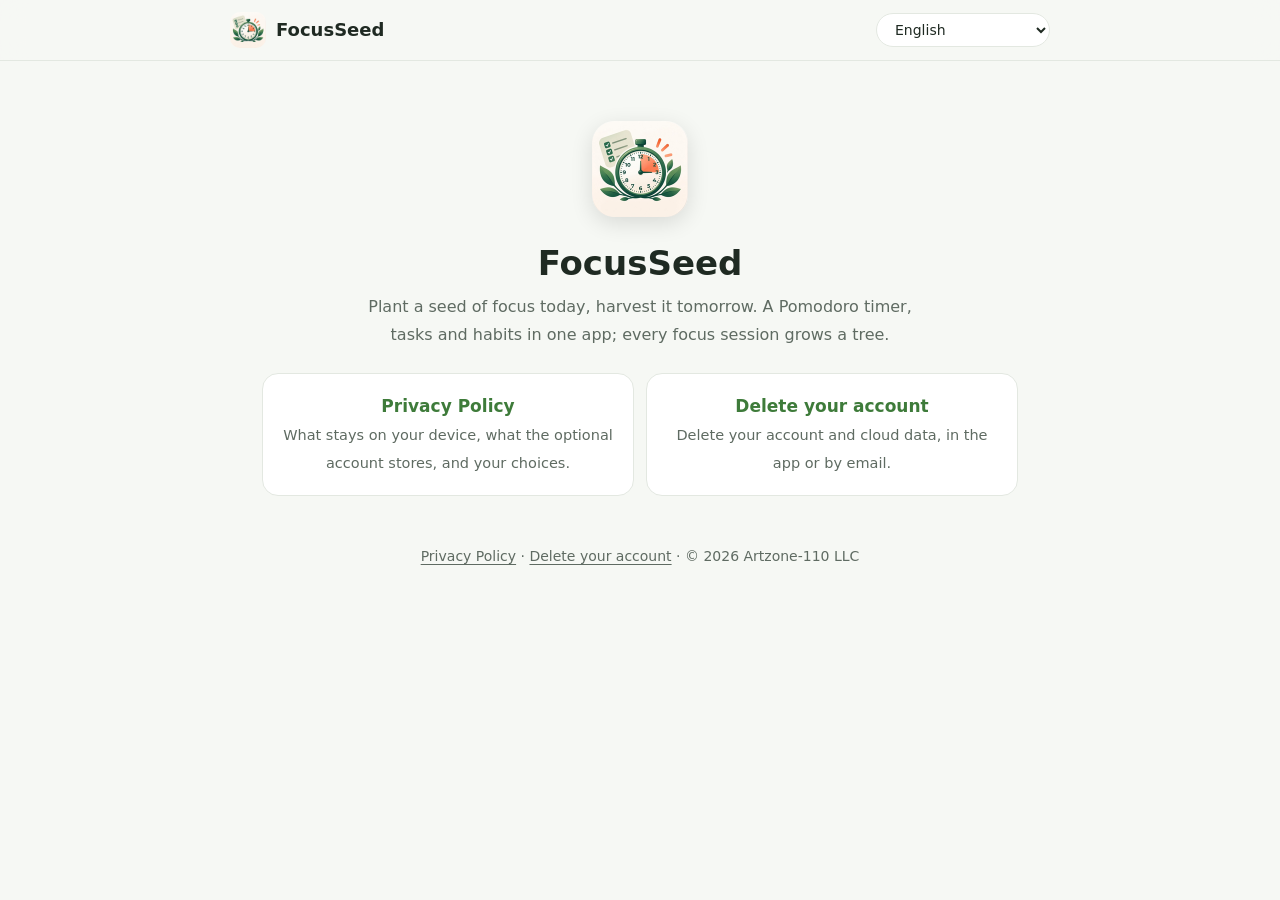
==== index.html @ d9fa5417 "Add files via upload" ====
<!doctype html>
<html lang="en" dir="ltr">
<head>
<meta charset="utf-8">
<meta name="viewport" content="width=device-width, initial-scale=1">
<title data-t-en="FocusSeed" data-t-ar="بذرة" data-t-es="FocusSeed" data-t-fr="FocusSeed" data-t-pt="FocusSeed" data-t-it="FocusSeed" data-t-de="FocusSeed" data-t-ru="FocusSeed" data-t-tr="FocusSeed" data-t-id="FocusSeed" data-t-zh="FocusSeed" data-t-ja="FocusSeed" data-t-ko="FocusSeed" data-t-hi="FocusSeed" data-t-ur="FocusSeed" data-t-fa="FocusSeed">FocusSeed</title>
<meta name="description" content="FocusSeed (بذرة): a Pomodoro focus timer, tasks and habits.">
<link rel="stylesheet" href="site.css">
</head>
<body>
<header class="top">
  <a class="brand" href="index.html"><img src="icon.png" alt="" width="36" height="36"><span data-l="en">FocusSeed</span><span data-l="ar">بذرة</span><span data-l="es">FocusSeed</span><span data-l="fr">FocusSeed</span><span data-l="pt">FocusSeed</span><span data-l="it">FocusSeed</span><span data-l="de">FocusSeed</span><span data-l="ru">FocusSeed</span><span data-l="tr">FocusSeed</span><span data-l="id">FocusSeed</span><span data-l="zh">FocusSeed</span><span data-l="ja">FocusSeed</span><span data-l="ko">FocusSeed</span><span data-l="hi">FocusSeed</span><span data-l="ur">FocusSeed</span><span data-l="fa">FocusSeed</span></a>
  <select class="lang" id="lang" aria-label="Language"><option value="en">English</option><option value="ar">العربية</option><option value="es">Español</option><option value="fr">Français</option><option value="pt">Português</option><option value="it">Italiano</option><option value="de">Deutsch</option><option value="ru">Русский</option><option value="tr">Türkçe</option><option value="id">Bahasa Indonesia</option><option value="zh">简体中文</option><option value="ja">日本語</option><option value="ko">한국어</option><option value="hi">हिन्दी</option><option value="ur">اردو</option><option value="fa">فارسی</option></select>
</header>
<main>
<section class="hero" data-l="en" lang="en" dir="ltr">
    <img src="icon.png" alt="FocusSeed" width="96" height="96">
    <h1>FocusSeed</h1>
    <p>Plant a seed of focus today, harvest it tomorrow. A Pomodoro timer, tasks and habits in one app; every focus session grows a tree.</p>
    <div class="cards">
      <a href="privacy.html"><b>Privacy Policy</b><span>What stays on your device, what the optional account stores, and your choices.</span></a>
      <a href="delete-account.html"><b>Delete your account</b><span>Delete your account and cloud data, in the app or by email.</span></a>
    </div>
  </section>
<section class="hero" data-l="ar" lang="ar" dir="rtl">
    <img src="icon.png" alt="بذرة" width="96" height="96">
    <h1>بذرة</h1>
    <p>ازرع تركيزك اليوم واحصده غدًا. مؤقت بومودورو ومهام وعادات في تطبيق واحد، وكل جلسة تركيز تُنبت شجرة.</p>
    <div class="cards">
      <a href="privacy.html"><b>سياسة الخصوصية</b><span>ما يبقى على جهازك، وما يحفظه الحساب الاختياري، والخيارات المتاحة لك.</span></a>
      <a href="delete-account.html"><b>حذف الحساب</b><span>احذف حسابك وبياناتك السحابية من التطبيق أو عبر البريد.</span></a>
    </div>
  </section>
<section class="hero" data-l="es" lang="es" dir="ltr">
    <img src="icon.png" alt="FocusSeed" width="96" height="96">
    <h1>FocusSeed</h1>
    <p>Siembra hoy tu enfoque y cosecha mañana. Un temporizador Pomodoro, tareas y hábitos en una sola app; cada sesión de enfoque hace crecer un árbol.</p>
    <div class="cards">
      <a href="privacy.html"><b>Política de privacidad</b><span>Qué se queda en tu dispositivo, qué guarda la cuenta opcional y qué opciones tienes.</span></a>
      <a href="delete-account.html"><b>Eliminar la cuenta</b><span>Elimina tu cuenta y tus datos en la nube, desde la app o por correo.</span></a>
    </div>
  </section>
<section class="hero" data-l="fr" lang="fr" dir="ltr">
    <img src="icon.png" alt="FocusSeed" width="96" height="96">
    <h1>FocusSeed</h1>
    <p>Semez votre concentration aujourd’hui, récoltez demain. Un minuteur Pomodoro, des tâches et des habitudes dans une seule app ; chaque séance de concentration fait pousser un arbre.</p>
    <div class="cards">
      <a href="privacy.html"><b>Politique de confidentialité</b><span>Ce qui reste sur votre appareil, ce que conserve le compte facultatif et les choix dont vous disposez.</span></a>
      <a href="delete-account.html"><b>Supprimer le compte</b><span>Supprimez votre compte et vos données en ligne, depuis l’app ou par e-mail.</span></a>
    </div>
  </section>
<section class="hero" data-l="pt" lang="pt" dir="ltr">
    <img src="icon.png" alt="FocusSeed" width="96" height="96">
    <h1>FocusSeed</h1>
    <p>Plante hoje uma semente de foco e colha amanhã. Um timer Pomodoro, tarefas e hábitos em um só app; cada sessão de foco faz crescer uma árvore.</p>
    <div class="cards">
      <a href="privacy.html"><b>Política de Privacidade</b><span>O que fica no seu aparelho, o que a conta opcional guarda e quais são as suas escolhas.</span></a>
      <a href="delete-account.html"><b>Excluir a conta</b><span>Exclua sua conta e seus dados na nuvem, pelo app ou por e-mail.</span></a>
    </div>
  </section>
<section class="hero" data-l="it" lang="it" dir="ltr">
    <img src="icon.png" alt="FocusSeed" width="96" height="96">
    <h1>FocusSeed</h1>
    <p>Semina oggi la concentrazione, raccogli domani. Un timer Pomodoro, attività e abitudini in un’unica app; ogni sessione di concentrazione fa crescere un albero.</p>
    <div class="cards">
      <a href="privacy.html"><b>Informativa sulla privacy</b><span>Cosa resta sul tuo dispositivo, cosa conserva l’account facoltativo e quali scelte hai.</span></a>
      <a href="delete-account.html"><b>Elimina l’account</b><span>Elimina il tuo account e i dati nel cloud, dall’app o via e-mail.</span></a>
    </div>
  </section>
<section class="hero" data-l="de" lang="de" dir="ltr">
    <img src="icon.png" alt="FocusSeed" width="96" height="96">
    <h1>FocusSeed</h1>
    <p>Säe heute Fokus, ernte morgen. Ein Pomodoro-Timer, Aufgaben und Gewohnheiten in einer App; jede Fokussitzung lässt einen Baum wachsen.</p>
    <div class="cards">
      <a href="privacy.html"><b>Datenschutzerklärung</b><span>Was auf deinem Gerät bleibt, was das optionale Konto speichert und welche Wahl du hast.</span></a>
      <a href="delete-account.html"><b>Konto löschen</b><span>Lösche dein Konto und deine Cloud-Daten, in der App oder per E-Mail.</span></a>
    </div>
  </section>
<section class="hero" data-l="ru" lang="ru" dir="ltr">
    <img src="icon.png" alt="FocusSeed" width="96" height="96">
    <h1>FocusSeed</h1>
    <p>Посейте фокус сегодня, пожинайте завтра. Таймер Помодоро, задачи и привычки в одном приложении; каждая сессия фокуса выращивает дерево.</p>
    <div class="cards">
      <a href="privacy.html"><b>Политика конфиденциальности</b><span>Что остаётся на вашем устройстве, что хранит необязательный аккаунт и какой у вас выбор.</span></a>
      <a href="delete-account.html"><b>Удалить аккаунт</b><span>Удалите аккаунт и данные в облаке — в приложении или по электронной почте.</span></a>
    </div>
  </section>
<section class="hero" data-l="tr" lang="tr" dir="ltr">
    <img src="icon.png" alt="FocusSeed" width="96" height="96">
    <h1>FocusSeed</h1>
    <p>Bugün odağının tohumunu ek, yarın hasat et. Pomodoro zamanlayıcı, görevler ve alışkanlıklar tek uygulamada; her odak oturumu bir ağaç büyütür.</p>
    <div class="cards">
      <a href="privacy.html"><b>Gizlilik Politikası</b><span>Cihazında ne kalır, isteğe bağlı hesap neyi saklar ve seçeneklerin neler.</span></a>
      <a href="delete-account.html"><b>Hesabı sil</b><span>Hesabını ve buluttaki verilerini uygulamadan ya da e-postayla sil.</span></a>
    </div>
  </section>
<section class="hero" data-l="id" lang="id" dir="ltr">
    <img src="icon.png" alt="FocusSeed" width="96" height="96">
    <h1>FocusSeed</h1>
    <p>Tanam benih fokus hari ini, panen besok. Timer Pomodoro, tugas, dan kebiasaan dalam satu aplikasi; setiap sesi fokus menumbuhkan sebatang pohon.</p>
    <div class="cards">
      <a href="privacy.html"><b>Kebijakan Privasi</b><span>Apa yang tetap di perangkatmu, apa yang disimpan akun opsional, dan pilihan yang kamu miliki.</span></a>
      <a href="delete-account.html"><b>Hapus akun</b><span>Hapus akun dan data cloud-mu, dari aplikasi atau lewat email.</span></a>
    </div>
  </section>
<section class="hero" data-l="zh" lang="zh" dir="ltr">
    <img src="icon.png" alt="FocusSeed" width="96" height="96">
    <h1>FocusSeed</h1>
    <p>今天播下专注的种子，明天收获成果。番茄钟、任务和习惯集于一个应用；每次专注都会让一棵树长大。</p>
    <div class="cards">
      <a href="privacy.html"><b>隐私政策</b><span>哪些数据留在你的设备上、可选账户会保存什么，以及你有哪些选择。</span></a>
      <a href="delete-account.html"><b>删除账户</b><span>在应用内或通过邮件删除你的账户和云端数据。</span></a>
    </div>
  </section>
<section class="hero" data-l="ja" lang="ja" dir="ltr">
    <img src="icon.png" alt="FocusSeed" width="96" height="96">
    <h1>FocusSeed</h1>
    <p>今日まいた集中の種を、明日収穫しよう。ポモドーロタイマー、タスク、習慣をひとつのアプリで。集中するたびに木が育ちます。</p>
    <div class="cards">
      <a href="privacy.html"><b>プライバシーポリシー</b><span>端末に残るもの、任意のアカウントが保存するもの、そしてあなたが選べること。</span></a>
      <a href="delete-account.html"><b>アカウントの削除</b><span>アプリ内またはメールで、アカウントとクラウドのデータを削除できます。</span></a>
    </div>
  </section>
<section class="hero" data-l="ko" lang="ko" dir="ltr">
    <img src="icon.png" alt="FocusSeed" width="96" height="96">
    <h1>FocusSeed</h1>
    <p>오늘 집중의 씨앗을 심고 내일 거두세요. 뽀모도로 타이머, 할 일, 습관을 한 앱에서. 집중할 때마다 나무가 자라요.</p>
    <div class="cards">
      <a href="privacy.html"><b>개인정보 처리방침</b><span>기기에 남는 정보, 선택형 계정이 저장하는 정보, 그리고 내가 선택할 수 있는 것.</span></a>
      <a href="delete-account.html"><b>계정 삭제</b><span>앱에서 또는 이메일로 계정과 클라우드 데이터를 삭제하세요.</span></a>
    </div>
  </section>
<section class="hero" data-l="hi" lang="hi" dir="ltr">
    <img src="icon.png" alt="FocusSeed" width="96" height="96">
    <h1>FocusSeed</h1>
    <p>आज फ़ोकस का बीज बोएँ, कल फल पाएँ। पोमोडोरो टाइमर, काम और आदतें एक ही ऐप में; हर फ़ोकस सेशन से एक पेड़ बढ़ता है।</p>
    <div class="cards">
      <a href="privacy.html"><b>गोपनीयता नीति</b><span>आपके डिवाइस पर क्या रहता है, वैकल्पिक खाता क्या सहेजता है, और आपके पास क्या विकल्प हैं।</span></a>
      <a href="delete-account.html"><b>खाता हटाएँ</b><span>ऐप से या ईमेल द्वारा अपना खाता और क्लाउड डेटा हटाएँ।</span></a>
    </div>
  </section>
<section class="hero" data-l="ur" lang="ur" dir="rtl">
    <img src="icon.png" alt="FocusSeed" width="96" height="96">
    <h1>FocusSeed</h1>
    <p>آج فوکس کا بیج بوئیں، کل پھل پائیں۔ پومودورو ٹائمر، کام اور عادتیں ایک ہی ایپ میں؛ ہر فوکس سیشن سے ایک درخت بڑھتا ہے۔</p>
    <div class="cards">
      <a href="privacy.html"><b>رازداری کی پالیسی</b><span>آپ کے آلے پر کیا رہتا ہے، اختیاری اکاؤنٹ کیا محفوظ کرتا ہے، اور آپ کے پاس کیا اختیارات ہیں۔</span></a>
      <a href="delete-account.html"><b>اکاؤنٹ حذف کریں</b><span>ایپ سے یا ای میل کے ذریعے اپنا اکاؤنٹ اور کلاؤڈ ڈیٹا حذف کریں۔</span></a>
    </div>
  </section>
<section class="hero" data-l="fa" lang="fa" dir="rtl">
    <img src="icon.png" alt="FocusSeed" width="96" height="96">
    <h1>FocusSeed</h1>
    <p>امروز بذر تمرکز را بکار و فردا برداشت کن. تایمر پومودورو، کارها و عادت‌ها در یک برنامه؛ هر جلسهٔ تمرکز درختی را رشد می‌دهد.</p>
    <div class="cards">
      <a href="privacy.html"><b>سیاست حریم خصوصی</b><span>چه چیزی روی دستگاه شما می‌ماند، حساب اختیاری چه چیزی را نگه می‌دارد، و چه انتخاب‌هایی دارید.</span></a>
      <a href="delete-account.html"><b>حذف حساب</b><span>حساب و داده‌های ابری‌تان را از داخل برنامه یا از طریق ایمیل حذف کنید.</span></a>
    </div>
  </section>
</main>
<footer class="foot"><span data-l="en"><a href="privacy.html">Privacy Policy</a> · <a href="delete-account.html">Delete your account</a> · </span><span data-l="ar"><a href="privacy.html">سياسة الخصوصية</a> · <a href="delete-account.html">حذف الحساب</a> · </span><span data-l="es"><a href="privacy.html">Política de privacidad</a> · <a href="delete-account.html">Eliminar la cuenta</a> · </span><span data-l="fr"><a href="privacy.html">Politique de confidentialité</a> · <a href="delete-account.html">Supprimer le compte</a> · </span><span data-l="pt"><a href="privacy.html">Política de Privacidade</a> · <a href="delete-account.html">Excluir a conta</a> · </span><span data-l="it"><a href="privacy.html">Informativa sulla privacy</a> · <a href="delete-account.html">Elimina l’account</a> · </span><span data-l="de"><a href="privacy.html">Datenschutzerklärung</a> · <a href="delete-account.html">Konto löschen</a> · </span><span data-l="ru"><a href="privacy.html">Политика конфиденциальности</a> · <a href="delete-account.html">Удалить аккаунт</a> · </span><span data-l="tr"><a href="privacy.html">Gizlilik Politikası</a> · <a href="delete-account.html">Hesabı sil</a> · </span><span data-l="id"><a href="privacy.html">Kebijakan Privasi</a> · <a href="delete-account.html">Hapus akun</a> · </span><span data-l="zh"><a href="privacy.html">隐私政策</a> · <a href="delete-account.html">删除账户</a> · </span><span data-l="ja"><a href="privacy.html">プライバシーポリシー</a> · <a href="delete-account.html">アカウントの削除</a> · </span><span data-l="ko"><a href="privacy.html">개인정보 처리방침</a> · <a href="delete-account.html">계정 삭제</a> · </span><span data-l="hi"><a href="privacy.html">गोपनीयता नीति</a> · <a href="delete-account.html">खाता हटाएँ</a> · </span><span data-l="ur"><a href="privacy.html">رازداری کی پالیسی</a> · <a href="delete-account.html">اکاؤنٹ حذف کریں</a> · </span><span data-l="fa"><a href="privacy.html">سیاست حریم خصوصی</a> · <a href="delete-account.html">حذف حساب</a> · </span><span>© 2026 <bdi class="nw">Artzone-110 LLC</bdi></span></footer>
<script src="site.js"></script>
</body>
</html>
---- site.css ----
/* FocusSeed website: privacy policy, account deletion, home. Light and dark, phone and desktop. */
:root{--bg:#f6f8f4;--card:#ffffff;--tx:#1f2a22;--mut:#5f6b62;--line:#e3e8e1;--pri:#3e7b3a;--pri-s:#e8f2e5;--link:#2f6a2b}
@media (prefers-color-scheme:dark){:root:not([data-theme="light"]){--bg:#121813;--card:#1a221c;--tx:#e8eee7;--mut:#a3afa5;--line:#2a352c;--pri:#8fd085;--pri-s:#213021;--link:#9fdc95}}
:root[data-theme="dark"]{--bg:#121813;--card:#1a221c;--tx:#e8eee7;--mut:#a3afa5;--line:#2a352c;--pri:#8fd085;--pri-s:#213021;--link:#9fdc95}
*{box-sizing:border-box}
html{-webkit-text-size-adjust:100%}
body{margin:0;background:var(--bg);color:var(--tx);font:16px/1.75 system-ui,-apple-system,"Segoe UI",Roboto,"Noto Sans","Noto Naskh Arabic",Tahoma,sans-serif}
[dir=rtl] body,article[dir=rtl]{font-family:"Noto Naskh Arabic","Segoe UI",Tahoma,system-ui,sans-serif}
a{color:var(--link);text-underline-offset:3px}
.top{position:sticky;top:0;z-index:2;display:flex;align-items:center;justify-content:space-between;gap:12px;padding:12px max(16px,calc((100% - 820px)/2));background:color-mix(in srgb,var(--bg) 88%,transparent);-webkit-backdrop-filter:blur(12px);backdrop-filter:blur(12px);border-bottom:1px solid var(--line)}
.brand{display:flex;align-items:center;gap:10px;color:var(--tx);text-decoration:none;font-weight:700;font-size:18px}
.brand img{border-radius:10px}
.lang{border:1px solid var(--line);background:var(--card);color:var(--tx);border-radius:999px;padding:7px 14px;font:inherit;font-size:14px;cursor:pointer}
main{max-width:820px;margin:0 auto;padding:24px 16px 40px}
article{background:var(--card);border:1px solid var(--line);border-radius:20px;padding:28px clamp(18px,4vw,40px);box-shadow:0 1px 3px #0000000d}
h1{font-size:clamp(26px,5vw,34px);line-height:1.25;margin:0 0 6px}
h2{font-size:19px;line-height:1.35;margin:28px 0 8px;color:var(--pri)}
.meta{margin:0 0 18px;color:var(--mut);font-size:14px}
.sum{background:var(--pri-s);border-radius:16px;padding:6px 18px 10px;margin:8px 0 6px}
.sum h2{margin-top:12px;color:var(--tx)}
ul,ol{padding-inline-start:22px}
li{margin:6px 0}
.steps{counter-reset:s;list-style:none;padding:0}
.steps li{counter-increment:s;position:relative;padding-inline-start:44px;margin:12px 0}
.steps li::before{content:counter(s);position:absolute;inset-inline-start:0;top:2px;width:30px;height:30px;border-radius:50%;background:var(--pri);color:var(--card);display:grid;place-items:center;font-weight:700;font-size:15px}
.mail{font-weight:600;word-break:break-all}
.links{margin-top:26px;color:var(--mut)}
.foot{max-width:820px;margin:0 auto;padding:0 16px 32px;color:var(--mut);font-size:14px;text-align:center}
.foot a{color:var(--mut)}
/* one language at a time */
[data-l]{display:none!important}
html[data-lang="en"] [data-l="en"],html[data-lang="ar"] [data-l="ar"],html[data-lang="es"] [data-l="es"],html[data-lang="fr"] [data-l="fr"],html[data-lang="pt"] [data-l="pt"],html[data-lang="it"] [data-l="it"],html[data-lang="de"] [data-l="de"],html[data-lang="ru"] [data-l="ru"],html[data-lang="tr"] [data-l="tr"],html[data-lang="id"] [data-l="id"],html[data-lang="zh"] [data-l="zh"],html[data-lang="ja"] [data-l="ja"],html[data-lang="ko"] [data-l="ko"],html[data-lang="hi"] [data-l="hi"],html[data-lang="ur"] [data-l="ur"],html[data-lang="fa"] [data-l="fa"]{display:revert!important}
html:not([data-lang]) [data-l="en"]{display:revert!important}
/* home */
.hero{text-align:center;padding:36px 16px 8px}
.hero img{border-radius:22px;box-shadow:0 6px 22px #0000001f}
.hero h1{margin-top:16px}
.hero p{color:var(--mut);max-width:560px;margin:8px auto 0}
.cards{display:grid;gap:12px;grid-template-columns:repeat(auto-fit,minmax(240px,1fr));margin-top:24px}
.cards a{display:block;background:var(--card);border:1px solid var(--line);border-radius:16px;padding:18px;text-decoration:none;color:var(--tx)}
.cards b{display:block;font-size:17px;color:var(--pri)}
.cards span{color:var(--mut);font-size:14.5px}
.nw{white-space:nowrap}
.tnote{margin:-6px 0 16px;padding:10px 14px;border-radius:12px;border:1px dashed var(--line);color:var(--mut);font-size:13.5px}
select.lang{appearance:auto;max-width:46vw}
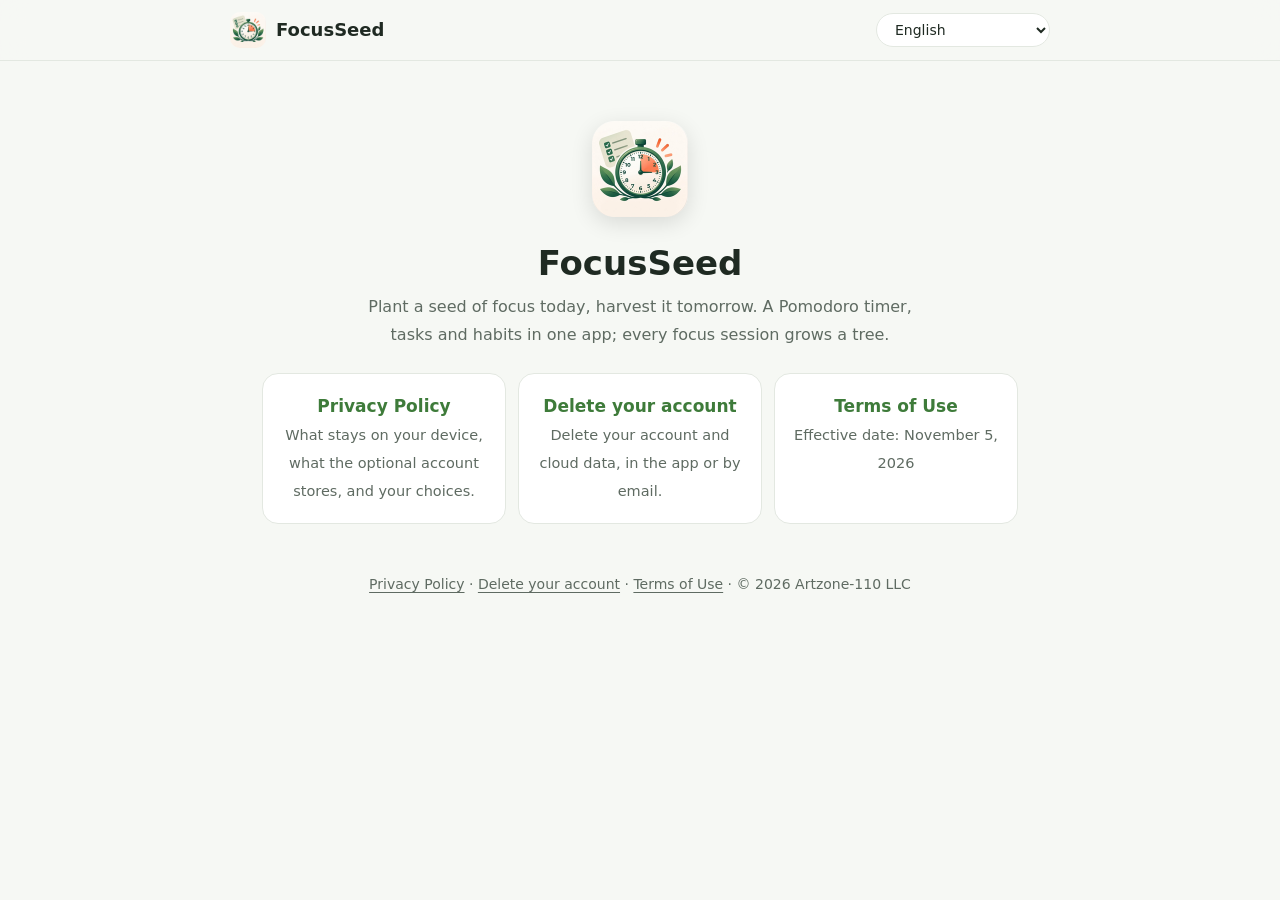
==== commit 6fb4f0e5: "Update delete-account.html, index.html, privacy.html, terms.html" ====
--- a/index.html
+++ b/index.html
@@ -20,6 +20,7 @@
     <div class="cards">
       <a href="privacy.html"><b>Privacy Policy</b><span>What stays on your device, what the optional account stores, and your choices.</span></a>
       <a href="delete-account.html"><b>Delete your account</b><span>Delete your account and cloud data, in the app or by email.</span></a>
+      <a href="terms.html"><b>Terms of Use</b><span>Effective date: November 5, 2026</span></a>
     </div>
   </section>
 <section class="hero" data-l="ar" lang="ar" dir="rtl">
@@ -29,6 +30,7 @@
     <div class="cards">
       <a href="privacy.html"><b>سياسة الخصوصية</b><span>ما يبقى على جهازك، وما يحفظه الحساب الاختياري، والخيارات المتاحة لك.</span></a>
       <a href="delete-account.html"><b>حذف الحساب</b><span>احذف حسابك وبياناتك السحابية من التطبيق أو عبر البريد.</span></a>
+      <a href="terms.html"><b>شروط الاستخدام</b><span>تاريخ السريان: 5 نوفمبر 2026</span></a>
     </div>
   </section>
 <section class="hero" data-l="es" lang="es" dir="ltr">
@@ -38,6 +40,7 @@
     <div class="cards">
       <a href="privacy.html"><b>Política de privacidad</b><span>Qué se queda en tu dispositivo, qué guarda la cuenta opcional y qué opciones tienes.</span></a>
       <a href="delete-account.html"><b>Eliminar la cuenta</b><span>Elimina tu cuenta y tus datos en la nube, desde la app o por correo.</span></a>
+      <a href="terms.html"><b>Terms of Use</b><span>Effective date: November 5, 2026</span></a>
     </div>
   </section>
 <section class="hero" data-l="fr" lang="fr" dir="ltr">
@@ -47,6 +50,7 @@
     <div class="cards">
       <a href="privacy.html"><b>Politique de confidentialité</b><span>Ce qui reste sur votre appareil, ce que conserve le compte facultatif et les choix dont vous disposez.</span></a>
       <a href="delete-account.html"><b>Supprimer le compte</b><span>Supprimez votre compte et vos données en ligne, depuis l’app ou par e-mail.</span></a>
+      <a href="terms.html"><b>Terms of Use</b><span>Effective date: November 5, 2026</span></a>
     </div>
   </section>
 <section class="hero" data-l="pt" lang="pt" dir="ltr">
@@ -56,6 +60,7 @@
     <div class="cards">
       <a href="privacy.html"><b>Política de Privacidade</b><span>O que fica no seu aparelho, o que a conta opcional guarda e quais são as suas escolhas.</span></a>
       <a href="delete-account.html"><b>Excluir a conta</b><span>Exclua sua conta e seus dados na nuvem, pelo app ou por e-mail.</span></a>
+      <a href="terms.html"><b>Terms of Use</b><span>Effective date: November 5, 2026</span></a>
     </div>
   </section>
 <section class="hero" data-l="it" lang="it" dir="ltr">
@@ -65,6 +70,7 @@
     <div class="cards">
       <a href="privacy.html"><b>Informativa sulla privacy</b><span>Cosa resta sul tuo dispositivo, cosa conserva l’account facoltativo e quali scelte hai.</span></a>
       <a href="delete-account.html"><b>Elimina l’account</b><span>Elimina il tuo account e i dati nel cloud, dall’app o via e-mail.</span></a>
+      <a href="terms.html"><b>Terms of Use</b><span>Effective date: November 5, 2026</span></a>
     </div>
   </section>
 <section class="hero" data-l="de" lang="de" dir="ltr">
@@ -74,6 +80,7 @@
     <div class="cards">
       <a href="privacy.html"><b>Datenschutzerklärung</b><span>Was auf deinem Gerät bleibt, was das optionale Konto speichert und welche Wahl du hast.</span></a>
       <a href="delete-account.html"><b>Konto löschen</b><span>Lösche dein Konto und deine Cloud-Daten, in der App oder per E-Mail.</span></a>
+      <a href="terms.html"><b>Terms of Use</b><span>Effective date: November 5, 2026</span></a>
     </div>
   </section>
 <section class="hero" data-l="ru" lang="ru" dir="ltr">
@@ -83,6 +90,7 @@
     <div class="cards">
       <a href="privacy.html"><b>Политика конфиденциальности</b><span>Что остаётся на вашем устройстве, что хранит необязательный аккаунт и какой у вас выбор.</span></a>
       <a href="delete-account.html"><b>Удалить аккаунт</b><span>Удалите аккаунт и данные в облаке — в приложении или по электронной почте.</span></a>
+      <a href="terms.html"><b>Terms of Use</b><span>Effective date: November 5, 2026</span></a>
     </div>
   </section>
 <section class="hero" data-l="tr" lang="tr" dir="ltr">
@@ -92,6 +100,7 @@
     <div class="cards">
       <a href="privacy.html"><b>Gizlilik Politikası</b><span>Cihazında ne kalır, isteğe bağlı hesap neyi saklar ve seçeneklerin neler.</span></a>
       <a href="delete-account.html"><b>Hesabı sil</b><span>Hesabını ve buluttaki verilerini uygulamadan ya da e-postayla sil.</span></a>
+      <a href="terms.html"><b>Terms of Use</b><span>Effective date: November 5, 2026</span></a>
     </div>
   </section>
 <section class="hero" data-l="id" lang="id" dir="ltr">
@@ -101,6 +110,7 @@
     <div class="cards">
       <a href="privacy.html"><b>Kebijakan Privasi</b><span>Apa yang tetap di perangkatmu, apa yang disimpan akun opsional, dan pilihan yang kamu miliki.</span></a>
       <a href="delete-account.html"><b>Hapus akun</b><span>Hapus akun dan data cloud-mu, dari aplikasi atau lewat email.</span></a>
+      <a href="terms.html"><b>Terms of Use</b><span>Effective date: November 5, 2026</span></a>
     </div>
   </section>
 <section class="hero" data-l="zh" lang="zh" dir="ltr">
@@ -110,6 +120,7 @@
     <div class="cards">
       <a href="privacy.html"><b>隐私政策</b><span>哪些数据留在你的设备上、可选账户会保存什么，以及你有哪些选择。</span></a>
       <a href="delete-account.html"><b>删除账户</b><span>在应用内或通过邮件删除你的账户和云端数据。</span></a>
+      <a href="terms.html"><b>Terms of Use</b><span>Effective date: November 5, 2026</span></a>
     </div>
   </section>
 <section class="hero" data-l="ja" lang="ja" dir="ltr">
@@ -119,6 +130,7 @@
     <div class="cards">
       <a href="privacy.html"><b>プライバシーポリシー</b><span>端末に残るもの、任意のアカウントが保存するもの、そしてあなたが選べること。</span></a>
       <a href="delete-account.html"><b>アカウントの削除</b><span>アプリ内またはメールで、アカウントとクラウドのデータを削除できます。</span></a>
+      <a href="terms.html"><b>Terms of Use</b><span>Effective date: November 5, 2026</span></a>
     </div>
   </section>
 <section class="hero" data-l="ko" lang="ko" dir="ltr">
@@ -128,6 +140,7 @@
     <div class="cards">
       <a href="privacy.html"><b>개인정보 처리방침</b><span>기기에 남는 정보, 선택형 계정이 저장하는 정보, 그리고 내가 선택할 수 있는 것.</span></a>
       <a href="delete-account.html"><b>계정 삭제</b><span>앱에서 또는 이메일로 계정과 클라우드 데이터를 삭제하세요.</span></a>
+      <a href="terms.html"><b>Terms of Use</b><span>Effective date: November 5, 2026</span></a>
     </div>
   </section>
 <section class="hero" data-l="hi" lang="hi" dir="ltr">
@@ -137,6 +150,7 @@
     <div class="cards">
       <a href="privacy.html"><b>गोपनीयता नीति</b><span>आपके डिवाइस पर क्या रहता है, वैकल्पिक खाता क्या सहेजता है, और आपके पास क्या विकल्प हैं।</span></a>
       <a href="delete-account.html"><b>खाता हटाएँ</b><span>ऐप से या ईमेल द्वारा अपना खाता और क्लाउड डेटा हटाएँ।</span></a>
+      <a href="terms.html"><b>Terms of Use</b><span>Effective date: November 5, 2026</span></a>
     </div>
   </section>
 <section class="hero" data-l="ur" lang="ur" dir="rtl">
@@ -146,6 +160,7 @@
     <div class="cards">
       <a href="privacy.html"><b>رازداری کی پالیسی</b><span>آپ کے آلے پر کیا رہتا ہے، اختیاری اکاؤنٹ کیا محفوظ کرتا ہے، اور آپ کے پاس کیا اختیارات ہیں۔</span></a>
       <a href="delete-account.html"><b>اکاؤنٹ حذف کریں</b><span>ایپ سے یا ای میل کے ذریعے اپنا اکاؤنٹ اور کلاؤڈ ڈیٹا حذف کریں۔</span></a>
+      <a href="terms.html"><b>Terms of Use</b><span>Effective date: November 5, 2026</span></a>
     </div>
   </section>
 <section class="hero" data-l="fa" lang="fa" dir="rtl">
@@ -155,10 +170,11 @@
     <div class="cards">
       <a href="privacy.html"><b>سیاست حریم خصوصی</b><span>چه چیزی روی دستگاه شما می‌ماند، حساب اختیاری چه چیزی را نگه می‌دارد، و چه انتخاب‌هایی دارید.</span></a>
       <a href="delete-account.html"><b>حذف حساب</b><span>حساب و داده‌های ابری‌تان را از داخل برنامه یا از طریق ایمیل حذف کنید.</span></a>
+      <a href="terms.html"><b>Terms of Use</b><span>Effective date: November 5, 2026</span></a>
     </div>
   </section>
 </main>
-<footer class="foot"><span data-l="en"><a href="privacy.html">Privacy Policy</a> · <a href="delete-account.html">Delete your account</a> · </span><span data-l="ar"><a href="privacy.html">سياسة الخصوصية</a> · <a href="delete-account.html">حذف الحساب</a> · </span><span data-l="es"><a href="privacy.html">Política de privacidad</a> · <a href="delete-account.html">Eliminar la cuenta</a> · </span><span data-l="fr"><a href="privacy.html">Politique de confidentialité</a> · <a href="delete-account.html">Supprimer le compte</a> · </span><span data-l="pt"><a href="privacy.html">Política de Privacidade</a> · <a href="delete-account.html">Excluir a conta</a> · </span><span data-l="it"><a href="privacy.html">Informativa sulla privacy</a> · <a href="delete-account.html">Elimina l’account</a> · </span><span data-l="de"><a href="privacy.html">Datenschutzerklärung</a> · <a href="delete-account.html">Konto löschen</a> · </span><span data-l="ru"><a href="privacy.html">Политика конфиденциальности</a> · <a href="delete-account.html">Удалить аккаунт</a> · </span><span data-l="tr"><a href="privacy.html">Gizlilik Politikası</a> · <a href="delete-account.html">Hesabı sil</a> · </span><span data-l="id"><a href="privacy.html">Kebijakan Privasi</a> · <a href="delete-account.html">Hapus akun</a> · </span><span data-l="zh"><a href="privacy.html">隐私政策</a> · <a href="delete-account.html">删除账户</a> · </span><span data-l="ja"><a href="privacy.html">プライバシーポリシー</a> · <a href="delete-account.html">アカウントの削除</a> · </span><span data-l="ko"><a href="privacy.html">개인정보 처리방침</a> · <a href="delete-account.html">계정 삭제</a> · </span><span data-l="hi"><a href="privacy.html">गोपनीयता नीति</a> · <a href="delete-account.html">खाता हटाएँ</a> · </span><span data-l="ur"><a href="privacy.html">رازداری کی پالیسی</a> · <a href="delete-account.html">اکاؤنٹ حذف کریں</a> · </span><span data-l="fa"><a href="privacy.html">سیاست حریم خصوصی</a> · <a href="delete-account.html">حذف حساب</a> · </span><span>© 2026 <bdi class="nw">Artzone-110 LLC</bdi></span></footer>
+<footer class="foot"><span data-l="en"><a href="privacy.html">Privacy Policy</a> · <a href="delete-account.html">Delete your account</a> · <a href="terms.html">Terms of Use</a> · </span><span data-l="ar"><a href="privacy.html">سياسة الخصوصية</a> · <a href="delete-account.html">حذف الحساب</a> · <a href="terms.html">شروط الاستخدام</a> · </span><span data-l="es"><a href="privacy.html">Política de privacidad</a> · <a href="delete-account.html">Eliminar la cuenta</a> · <a href="terms.html">Terms of Use</a> · </span><span data-l="fr"><a href="privacy.html">Politique de confidentialité</a> · <a href="delete-account.html">Supprimer le compte</a> · <a href="terms.html">Terms of Use</a> · </span><span data-l="pt"><a href="privacy.html">Política de Privacidade</a> · <a href="delete-account.html">Excluir a conta</a> · <a href="terms.html">Terms of Use</a> · </span><span data-l="it"><a href="privacy.html">Informativa sulla privacy</a> · <a href="delete-account.html">Elimina l’account</a> · <a href="terms.html">Terms of Use</a> · </span><span data-l="de"><a href="privacy.html">Datenschutzerklärung</a> · <a href="delete-account.html">Konto löschen</a> · <a href="terms.html">Terms of Use</a> · </span><span data-l="ru"><a href="privacy.html">Политика конфиденциальности</a> · <a href="delete-account.html">Удалить аккаунт</a> · <a href="terms.html">Terms of Use</a> · </span><span data-l="tr"><a href="privacy.html">Gizlilik Politikası</a> · <a href="delete-account.html">Hesabı sil</a> · <a href="terms.html">Terms of Use</a> · </span><span data-l="id"><a href="privacy.html">Kebijakan Privasi</a> · <a href="delete-account.html">Hapus akun</a> · <a href="terms.html">Terms of Use</a> · </span><span data-l="zh"><a href="privacy.html">隐私政策</a> · <a href="delete-account.html">删除账户</a> · <a href="terms.html">Terms of Use</a> · </span><span data-l="ja"><a href="privacy.html">プライバシーポリシー</a> · <a href="delete-account.html">アカウントの削除</a> · <a href="terms.html">Terms of Use</a> · </span><span data-l="ko"><a href="privacy.html">개인정보 처리방침</a> · <a href="delete-account.html">계정 삭제</a> · <a href="terms.html">Terms of Use</a> · </span><span data-l="hi"><a href="privacy.html">गोपनीयता नीति</a> · <a href="delete-account.html">खाता हटाएँ</a> · <a href="terms.html">Terms of Use</a> · </span><span data-l="ur"><a href="privacy.html">رازداری کی پالیسی</a> · <a href="delete-account.html">اکاؤنٹ حذف کریں</a> · <a href="terms.html">Terms of Use</a> · </span><span data-l="fa"><a href="privacy.html">سیاست حریم خصوصی</a> · <a href="delete-account.html">حذف حساب</a> · <a href="terms.html">Terms of Use</a> · </span><span>© 2026 <bdi class="nw">Artzone-110 LLC</bdi></span></footer>
 <script src="site.js"></script>
 </body>
 </html>
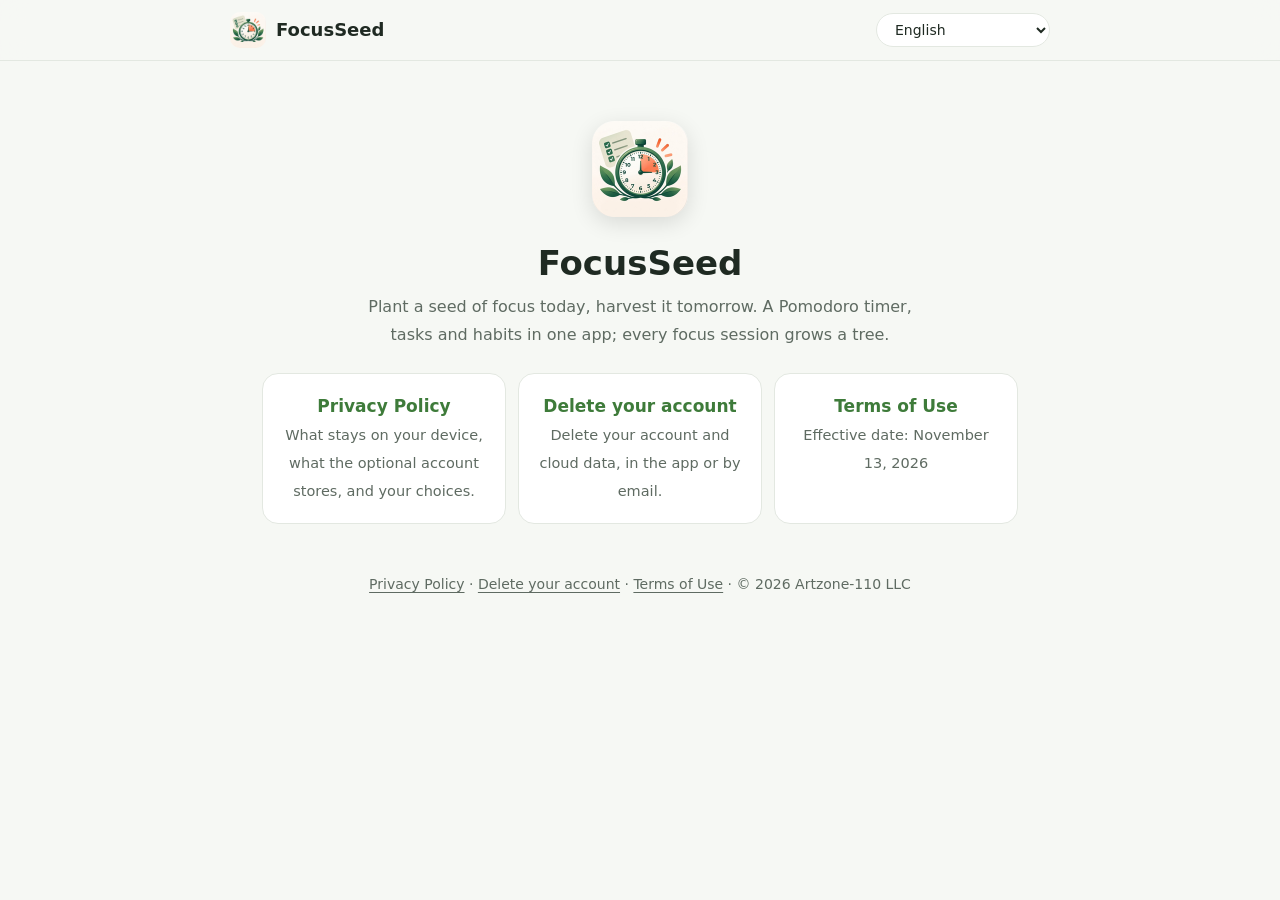
==== commit 21882106: "Update delete-account.html, index.html, privacy.html, terms.html" ====
--- a/index.html
+++ b/index.html
@@ -20,7 +20,7 @@
     <div class="cards">
       <a href="privacy.html"><b>Privacy Policy</b><span>What stays on your device, what the optional account stores, and your choices.</span></a>
       <a href="delete-account.html"><b>Delete your account</b><span>Delete your account and cloud data, in the app or by email.</span></a>
-      <a href="terms.html"><b>Terms of Use</b><span>Effective date: November 5, 2026</span></a>
+      <a href="terms.html"><b>Terms of Use</b><span>Effective date: November 13, 2026</span></a>
     </div>
   </section>
 <section class="hero" data-l="ar" lang="ar" dir="rtl">
@@ -30,7 +30,7 @@
     <div class="cards">
       <a href="privacy.html"><b>سياسة الخصوصية</b><span>ما يبقى على جهازك، وما يحفظه الحساب الاختياري، والخيارات المتاحة لك.</span></a>
       <a href="delete-account.html"><b>حذف الحساب</b><span>احذف حسابك وبياناتك السحابية من التطبيق أو عبر البريد.</span></a>
-      <a href="terms.html"><b>شروط الاستخدام</b><span>تاريخ السريان: 5 نوفمبر 2026</span></a>
+      <a href="terms.html"><b>شروط الاستخدام</b><span>تاريخ السريان: 13 نوفمبر 2026</span></a>
     </div>
   </section>
 <section class="hero" data-l="es" lang="es" dir="ltr">
@@ -40,7 +40,7 @@
     <div class="cards">
       <a href="privacy.html"><b>Política de privacidad</b><span>Qué se queda en tu dispositivo, qué guarda la cuenta opcional y qué opciones tienes.</span></a>
       <a href="delete-account.html"><b>Eliminar la cuenta</b><span>Elimina tu cuenta y tus datos en la nube, desde la app o por correo.</span></a>
-      <a href="terms.html"><b>Terms of Use</b><span>Effective date: November 5, 2026</span></a>
+      <a href="terms.html"><b>Terms of Use</b><span>Effective date: November 13, 2026</span></a>
     </div>
   </section>
 <section class="hero" data-l="fr" lang="fr" dir="ltr">
@@ -50,7 +50,7 @@
     <div class="cards">
       <a href="privacy.html"><b>Politique de confidentialité</b><span>Ce qui reste sur votre appareil, ce que conserve le compte facultatif et les choix dont vous disposez.</span></a>
       <a href="delete-account.html"><b>Supprimer le compte</b><span>Supprimez votre compte et vos données en ligne, depuis l’app ou par e-mail.</span></a>
-      <a href="terms.html"><b>Terms of Use</b><span>Effective date: November 5, 2026</span></a>
+      <a href="terms.html"><b>Terms of Use</b><span>Effective date: November 13, 2026</span></a>
     </div>
   </section>
 <section class="hero" data-l="pt" lang="pt" dir="ltr">
@@ -60,7 +60,7 @@
     <div class="cards">
       <a href="privacy.html"><b>Política de Privacidade</b><span>O que fica no seu aparelho, o que a conta opcional guarda e quais são as suas escolhas.</span></a>
       <a href="delete-account.html"><b>Excluir a conta</b><span>Exclua sua conta e seus dados na nuvem, pelo app ou por e-mail.</span></a>
-      <a href="terms.html"><b>Terms of Use</b><span>Effective date: November 5, 2026</span></a>
+      <a href="terms.html"><b>Terms of Use</b><span>Effective date: November 13, 2026</span></a>
     </div>
   </section>
 <section class="hero" data-l="it" lang="it" dir="ltr">
@@ -70,7 +70,7 @@
     <div class="cards">
       <a href="privacy.html"><b>Informativa sulla privacy</b><span>Cosa resta sul tuo dispositivo, cosa conserva l’account facoltativo e quali scelte hai.</span></a>
       <a href="delete-account.html"><b>Elimina l’account</b><span>Elimina il tuo account e i dati nel cloud, dall’app o via e-mail.</span></a>
-      <a href="terms.html"><b>Terms of Use</b><span>Effective date: November 5, 2026</span></a>
+      <a href="terms.html"><b>Terms of Use</b><span>Effective date: November 13, 2026</span></a>
     </div>
   </section>
 <section class="hero" data-l="de" lang="de" dir="ltr">
@@ -80,7 +80,7 @@
     <div class="cards">
       <a href="privacy.html"><b>Datenschutzerklärung</b><span>Was auf deinem Gerät bleibt, was das optionale Konto speichert und welche Wahl du hast.</span></a>
       <a href="delete-account.html"><b>Konto löschen</b><span>Lösche dein Konto und deine Cloud-Daten, in der App oder per E-Mail.</span></a>
-      <a href="terms.html"><b>Terms of Use</b><span>Effective date: November 5, 2026</span></a>
+      <a href="terms.html"><b>Terms of Use</b><span>Effective date: November 13, 2026</span></a>
     </div>
   </section>
 <section class="hero" data-l="ru" lang="ru" dir="ltr">
@@ -90,7 +90,7 @@
     <div class="cards">
       <a href="privacy.html"><b>Политика конфиденциальности</b><span>Что остаётся на вашем устройстве, что хранит необязательный аккаунт и какой у вас выбор.</span></a>
       <a href="delete-account.html"><b>Удалить аккаунт</b><span>Удалите аккаунт и данные в облаке — в приложении или по электронной почте.</span></a>
-      <a href="terms.html"><b>Terms of Use</b><span>Effective date: November 5, 2026</span></a>
+      <a href="terms.html"><b>Terms of Use</b><span>Effective date: November 13, 2026</span></a>
     </div>
   </section>
 <section class="hero" data-l="tr" lang="tr" dir="ltr">
@@ -100,7 +100,7 @@
     <div class="cards">
       <a href="privacy.html"><b>Gizlilik Politikası</b><span>Cihazında ne kalır, isteğe bağlı hesap neyi saklar ve seçeneklerin neler.</span></a>
       <a href="delete-account.html"><b>Hesabı sil</b><span>Hesabını ve buluttaki verilerini uygulamadan ya da e-postayla sil.</span></a>
-      <a href="terms.html"><b>Terms of Use</b><span>Effective date: November 5, 2026</span></a>
+      <a href="terms.html"><b>Terms of Use</b><span>Effective date: November 13, 2026</span></a>
     </div>
   </section>
 <section class="hero" data-l="id" lang="id" dir="ltr">
@@ -110,7 +110,7 @@
     <div class="cards">
       <a href="privacy.html"><b>Kebijakan Privasi</b><span>Apa yang tetap di perangkatmu, apa yang disimpan akun opsional, dan pilihan yang kamu miliki.</span></a>
       <a href="delete-account.html"><b>Hapus akun</b><span>Hapus akun dan data cloud-mu, dari aplikasi atau lewat email.</span></a>
-      <a href="terms.html"><b>Terms of Use</b><span>Effective date: November 5, 2026</span></a>
+      <a href="terms.html"><b>Terms of Use</b><span>Effective date: November 13, 2026</span></a>
     </div>
   </section>
 <section class="hero" data-l="zh" lang="zh" dir="ltr">
@@ -120,7 +120,7 @@
     <div class="cards">
       <a href="privacy.html"><b>隐私政策</b><span>哪些数据留在你的设备上、可选账户会保存什么，以及你有哪些选择。</span></a>
       <a href="delete-account.html"><b>删除账户</b><span>在应用内或通过邮件删除你的账户和云端数据。</span></a>
-      <a href="terms.html"><b>Terms of Use</b><span>Effective date: November 5, 2026</span></a>
+      <a href="terms.html"><b>Terms of Use</b><span>Effective date: November 13, 2026</span></a>
     </div>
   </section>
 <section class="hero" data-l="ja" lang="ja" dir="ltr">
@@ -130,7 +130,7 @@
     <div class="cards">
       <a href="privacy.html"><b>プライバシーポリシー</b><span>端末に残るもの、任意のアカウントが保存するもの、そしてあなたが選べること。</span></a>
       <a href="delete-account.html"><b>アカウントの削除</b><span>アプリ内またはメールで、アカウントとクラウドのデータを削除できます。</span></a>
-      <a href="terms.html"><b>Terms of Use</b><span>Effective date: November 5, 2026</span></a>
+      <a href="terms.html"><b>Terms of Use</b><span>Effective date: November 13, 2026</span></a>
     </div>
   </section>
 <section class="hero" data-l="ko" lang="ko" dir="ltr">
@@ -140,7 +140,7 @@
     <div class="cards">
       <a href="privacy.html"><b>개인정보 처리방침</b><span>기기에 남는 정보, 선택형 계정이 저장하는 정보, 그리고 내가 선택할 수 있는 것.</span></a>
       <a href="delete-account.html"><b>계정 삭제</b><span>앱에서 또는 이메일로 계정과 클라우드 데이터를 삭제하세요.</span></a>
-      <a href="terms.html"><b>Terms of Use</b><span>Effective date: November 5, 2026</span></a>
+      <a href="terms.html"><b>Terms of Use</b><span>Effective date: November 13, 2026</span></a>
     </div>
   </section>
 <section class="hero" data-l="hi" lang="hi" dir="ltr">
@@ -150,7 +150,7 @@
     <div class="cards">
       <a href="privacy.html"><b>गोपनीयता नीति</b><span>आपके डिवाइस पर क्या रहता है, वैकल्पिक खाता क्या सहेजता है, और आपके पास क्या विकल्प हैं।</span></a>
       <a href="delete-account.html"><b>खाता हटाएँ</b><span>ऐप से या ईमेल द्वारा अपना खाता और क्लाउड डेटा हटाएँ।</span></a>
-      <a href="terms.html"><b>Terms of Use</b><span>Effective date: November 5, 2026</span></a>
+      <a href="terms.html"><b>Terms of Use</b><span>Effective date: November 13, 2026</span></a>
     </div>
   </section>
 <section class="hero" data-l="ur" lang="ur" dir="rtl">
@@ -160,7 +160,7 @@
     <div class="cards">
       <a href="privacy.html"><b>رازداری کی پالیسی</b><span>آپ کے آلے پر کیا رہتا ہے، اختیاری اکاؤنٹ کیا محفوظ کرتا ہے، اور آپ کے پاس کیا اختیارات ہیں۔</span></a>
       <a href="delete-account.html"><b>اکاؤنٹ حذف کریں</b><span>ایپ سے یا ای میل کے ذریعے اپنا اکاؤنٹ اور کلاؤڈ ڈیٹا حذف کریں۔</span></a>
-      <a href="terms.html"><b>Terms of Use</b><span>Effective date: November 5, 2026</span></a>
+      <a href="terms.html"><b>Terms of Use</b><span>Effective date: November 13, 2026</span></a>
     </div>
   </section>
 <section class="hero" data-l="fa" lang="fa" dir="rtl">
@@ -170,7 +170,7 @@
     <div class="cards">
       <a href="privacy.html"><b>سیاست حریم خصوصی</b><span>چه چیزی روی دستگاه شما می‌ماند، حساب اختیاری چه چیزی را نگه می‌دارد، و چه انتخاب‌هایی دارید.</span></a>
       <a href="delete-account.html"><b>حذف حساب</b><span>حساب و داده‌های ابری‌تان را از داخل برنامه یا از طریق ایمیل حذف کنید.</span></a>
-      <a href="terms.html"><b>Terms of Use</b><span>Effective date: November 5, 2026</span></a>
+      <a href="terms.html"><b>Terms of Use</b><span>Effective date: November 13, 2026</span></a>
     </div>
   </section>
 </main>
